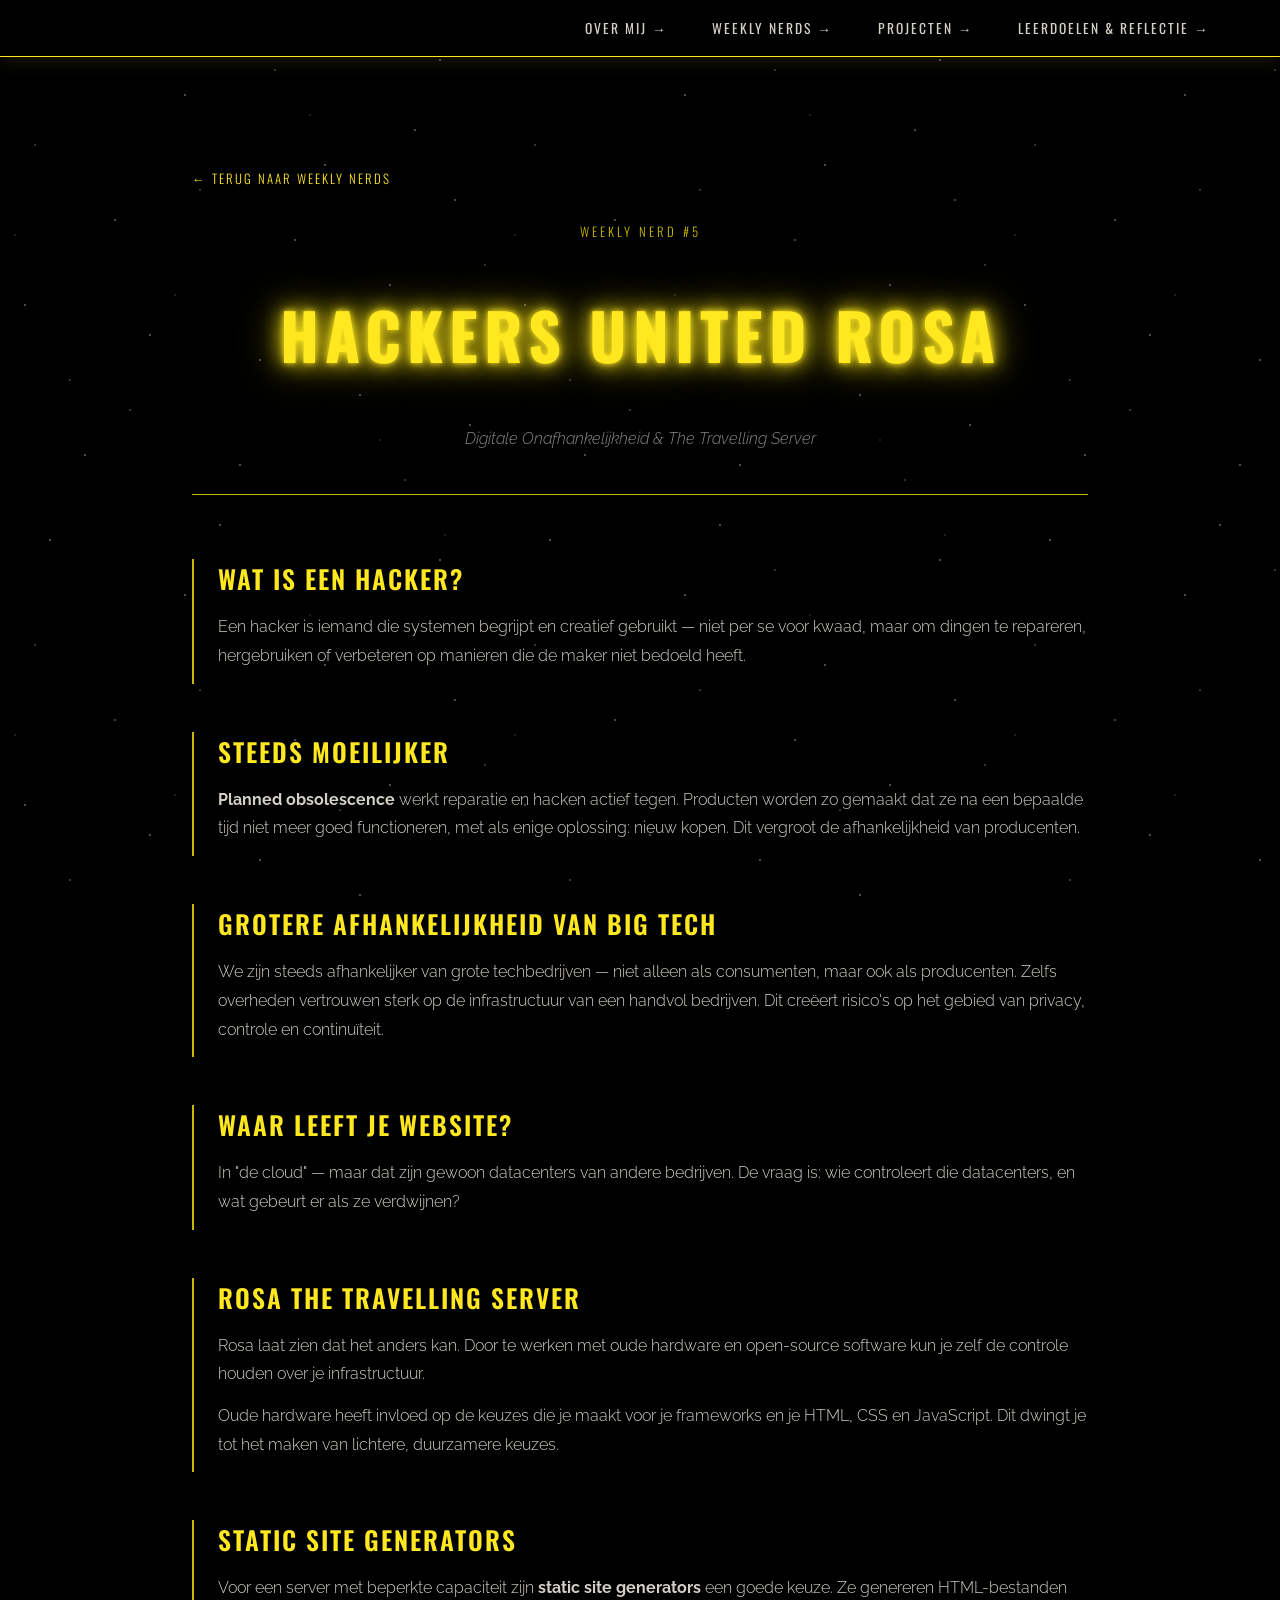
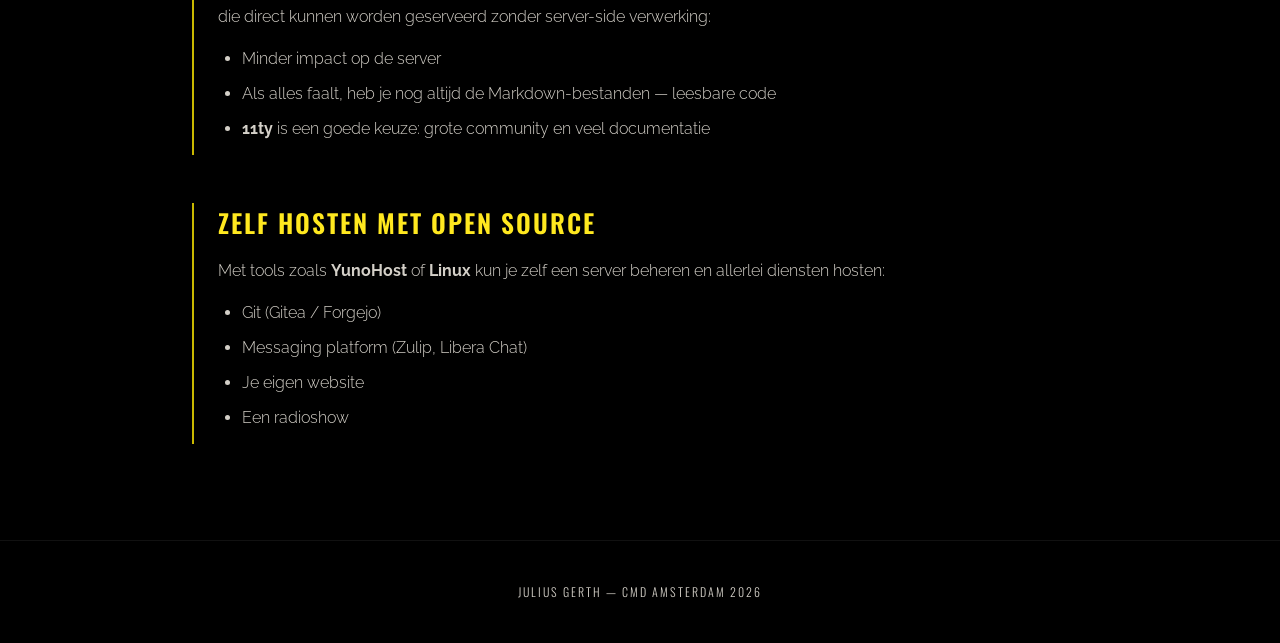
==== weekly-nerds/hackers-united-rosa.html @ b2d2560e "Add files via upload" ====
<!DOCTYPE html>
<html lang="nl">
<head>
    <meta charset="UTF-8">
    <meta name="viewport" content="width=device-width, initial-scale=1.0">
    <title>Weekly Nerd #5 — Hackers United Rosa</title>
    <link rel="stylesheet" href="../style.css">
    <link rel="stylesheet" href="nerd.css">
</head>
<body>

    <nav>
        <ul>
            <li><a href="../index.html#over-mij">Over mij →</a></li>
            <li><a href="../index.html#weekly-nerds">Weekly Nerds →</a></li>
            <li><a href="../index.html#projecten">Projecten →</a></li>
            <li><a href="../index.html#reflectie">Leerdoelen & Reflectie →</a></li>
        </ul>
    </nav>

    <main class="nerd-page">

        <a class="back-link" href="../index.html#weekly-nerds">← Terug naar Weekly Nerds</a>

        <header class="nerd-header">
            <p class="nerd-nummer">Weekly Nerd #5</p>
            <h1>Hackers United Rosa</h1>
            <p class="nerd-meta">Digitale Onafhankelijkheid & The Travelling Server</p>
        </header>

        <article class="nerd-content">

            <section>
                <h2>Wat is een hacker?</h2>
                <p>Een hacker is iemand die systemen begrijpt en creatief gebruikt — niet per se voor kwaad, maar om dingen te repareren, hergebruiken of verbeteren op manieren die de maker niet bedoeld heeft.</p>
            </section>

            <section>
                <h2>Steeds moeilijker</h2>
                <p><strong>Planned obsolescence</strong> werkt reparatie en hacken actief tegen. Producten worden zo gemaakt dat ze na een bepaalde tijd niet meer goed functioneren, met als enige oplossing: nieuw kopen. Dit vergroot de afhankelijkheid van producenten.</p>
            </section>

            <section>
                <h2>Grotere afhankelijkheid van Big Tech</h2>
                <p>We zijn steeds afhankelijker van grote techbedrijven — niet alleen als consumenten, maar ook als producenten. Zelfs overheden vertrouwen sterk op de infrastructuur van een handvol bedrijven. Dit creëert risico's op het gebied van privacy, controle en continuïteit.</p>
            </section>

            <section>
                <h2>Waar leeft je website?</h2>
                <p>In "de cloud" — maar dat zijn gewoon datacenters van andere bedrijven. De vraag is: wie controleert die datacenters, en wat gebeurt er als ze verdwijnen?</p>
            </section>

            <section>
                <h2>Rosa the Travelling Server</h2>
                <p>Rosa laat zien dat het anders kan. Door te werken met oude hardware en open-source software kun je zelf de controle houden over je infrastructuur.</p>
                <p>Oude hardware heeft invloed op de keuzes die je maakt voor je frameworks en je HTML, CSS en JavaScript. Dit dwingt je tot het maken van lichtere, duurzamere keuzes.</p>
            </section>

            <section>
                <h2>Static Site Generators</h2>
                <p>Voor een server met beperkte capaciteit zijn <strong>static site generators</strong> een goede keuze. Ze genereren HTML-bestanden die direct kunnen worden geserveerd zonder server-side verwerking:</p>
                <ul>
                    <li>Minder impact op de server</li>
                    <li>Als alles faalt, heb je nog altijd de Markdown-bestanden — leesbare code</li>
                    <li><strong>11ty</strong> is een goede keuze: grote community en veel documentatie</li>
                </ul>
            </section>

            <section>
                <h2>Zelf hosten met open source</h2>
                <p>Met tools zoals <strong>YunoHost</strong> of <strong>Linux</strong> kun je zelf een server beheren en allerlei diensten hosten:</p>
                <ul>
                    <li>Git (Gitea / Forgejo)</li>
                    <li>Messaging platform (Zulip, Libera Chat)</li>
                    <li>Je eigen website</li>
                    <li>Een radioshow</li>
                </ul>
            </section>

        </article>

    </main>

    <footer>
        <p>Julius Gerth — CMD Amsterdam 2026</p>
    </footer>

</body>
</html>
---- style.css ----
@import url('https://fonts.googleapis.com/css2?family=Oswald:wght@300;400;600;700&family=Raleway:ital,wght@0,300;0,400;1,300&display=swap');

:root {
    --yellow: #FFE81F;
    --yellow-dim: #c9b800;
    --bg: #000;
    --bg-panel: #0a0a12;
    --text: #d4d0c8;
    --text-bright: #ffffff;
    --glow-yellow: 0 0 6px #FFE81F, 0 0 20px #FFE81F, 0 0 40px #c9b800;
    --glow-yellow-soft: 0 0 4px #FFE81F88, 0 0 12px #FFE81F44;
    --border-radius: 3px;
}

/* ============================
   Reset & Base
   ============================ */

*, *::before, *::after {
    margin: 0;
    padding: 0;
    box-sizing: border-box;
}

html {
    scroll-behavior: smooth;
    scrollbar-color: var(--yellow-dim) #222;
}

body {
    width: 100dvw;
    min-height: 100vh;
    font-family: 'Raleway', Helvetica, sans-serif;
    font-weight: 300;
    background-color: var(--bg);
    color: var(--text);
    overflow-x: hidden;
}

body::before {
    content: '';
    position: fixed;
    inset: 0;
    z-index: -1;
    background-image:
        radial-gradient(1px 1px at 10% 8%,  #fff, transparent),
        radial-gradient(1px 1px at 23% 44%, #fff, transparent),
        radial-gradient(1px 1px at 37% 19%, #fff, transparent),
        radial-gradient(1px 1px at 52% 72%, #fff, transparent),
        radial-gradient(1px 1px at 65% 33%, #fff, transparent),
        radial-gradient(1px 1px at 78% 57%, #fff, transparent),
        radial-gradient(1px 1px at 88% 12%, #fff, transparent),
        radial-gradient(1px 1px at 94% 85%, #fff, transparent),
        radial-gradient(1px 1px at 5%  61%, #fff, transparent),
        radial-gradient(1px 1px at 17% 91%, #fff, transparent),
        radial-gradient(1px 1px at 44% 5%,  #fff, transparent),
        radial-gradient(1px 1px at 59% 48%, #fff, transparent),
        radial-gradient(1px 1px at 72% 79%, #fff, transparent),
        radial-gradient(1px 1px at 83% 26%, #fff, transparent),
        radial-gradient(1px 1px at 30% 67%, #fff, transparent),
        radial-gradient(1px 1px at 48% 93%, #fff, transparent),
        radial-gradient(1px 1px at 91% 40%, #fff, transparent),
        radial-gradient(1px 1px at 7%  29%, #fffa, transparent),
        radial-gradient(1px 1px at 55% 14%, #fffa, transparent),
        radial-gradient(1px 1px at 68% 62%, #fffa, transparent),
        radial-gradient(1px 1px at 14% 76%, #fffa, transparent),
        radial-gradient(1px 1px at 40% 38%, #fffa, transparent),
        radial-gradient(1px 1px at 97% 53%, #fffa, transparent),
        radial-gradient(1px 1px at 26% 82%, #fffa, transparent),
        radial-gradient(1px 1px at 81% 96%, #fffa, transparent),
        radial-gradient(1px 1px at 3%  47%, #fff6, transparent),
        radial-gradient(1px 1px at 35% 59%, #fff6, transparent),
        radial-gradient(1px 1px at 62% 23%, #fff6, transparent),
        radial-gradient(1px 1px at 76% 88%, #fff6, transparent),
        radial-gradient(1px 1px at 89% 7%,  #fff6, transparent);
    background-size: 500px 500px;
    background-repeat: repeat;
}

/* ============================
   Nav — mobile first
   ============================ */

nav {
    position: sticky;
    top: 0;
    z-index: 100;
    width: 100%;
    background: rgba(0, 0, 0, 0.92);
    border-bottom: 1px solid var(--yellow);
    box-shadow: 0 2px 20px #FFE81F22;
    backdrop-filter: blur(6px);
    padding: 0 1rem;
}

nav ul {
    list-style: none;
    display: flex;
    flex-direction: row;
    flex-wrap: wrap;
    justify-content: center;
    gap: 0;
    padding: 0.4rem 0;
    height: auto;
}

nav li a {
    display: block;
    padding: 0.4rem 0.7rem;
    font-family: 'Oswald', sans-serif;
    font-weight: 400;
    font-size: 0.72rem;
    letter-spacing: 1.5px;
    text-transform: uppercase;
    color: var(--text);
    text-decoration: none;
    transition: color 0.2s, background 0.2s;
    line-height: 1.4;
}

nav li a:hover {
    color: var(--yellow);
    background: rgba(255, 232, 31, 0.06);
    text-shadow: var(--glow-yellow-soft);
}

/* ============================
   Header — mobile first
   ============================ */

header {
    display: flex;
    flex-direction: column;
    align-items: center;
    justify-content: center;
    padding: 3rem 1.5rem 2.5rem;
    text-align: center;
    gap: 1.5rem;
}

header h1 {
    font-family: 'Oswald', sans-serif;
    font-weight: 700;
    font-size: clamp(1.2rem, 6vw, 6rem);
    letter-spacing: 4px;
    text-transform: uppercase;
    color: var(--yellow);
    text-shadow: var(--glow-yellow);
    line-height: 1.2;
}

header h2 {
    font-family: 'Oswald', sans-serif;
    font-weight: 300;
    font-size: clamp(1rem, 4vw, 2rem);
    letter-spacing: 6px;
    text-transform: uppercase;
    color: var(--text);
    text-shadow: none;
    margin: 0;
}

header img {
    height: 120px;
    object-fit: contain;
    filter: drop-shadow(0 0 12px #FFE81F66);
}

/* ============================
   Main & Dividers
   ============================ */

main {
    width: 100%;
}

hr {
    border: none;
    border-top: 1px solid var(--yellow-dim);
    box-shadow: var(--glow-yellow-soft);
    width: 85%;
    margin: 4rem auto;
}

/* ============================
   Typography
   ============================ */

h2 {
    font-family: 'Oswald', sans-serif;
    font-weight: 600;
    font-size: 2rem;
    letter-spacing: 3px;
    text-transform: uppercase;
    color: var(--yellow);
    text-shadow: var(--glow-yellow-soft);
    margin-bottom: 1rem;
}

h3 {
    font-family: 'Oswald', sans-serif;
    font-weight: 400;
    font-size: 1rem;
    letter-spacing: 1.5px;
    text-transform: uppercase;
    color: var(--text-bright);
    margin-bottom: 0.4rem;
}

p {
    font-weight: 300;
    line-height: 1.8;
    color: var(--text);
}

a {
    color: var(--yellow);
    text-decoration: none;
    transition: text-shadow 0.2s;
}

a:hover {
    text-shadow: var(--glow-yellow-soft);
    text-decoration: underline;
}

/* ============================
   Popover / Project preview
   ============================ */

.popover-trigger {
    cursor: pointer;
    transition: transform 0.2s, box-shadow 0.2s;
}

.popover-trigger:hover {
    transform: scale(1.04);
    box-shadow: 0 0 24px #FFE81F44;
}

.overlay {
    position: fixed;
    inset: 0;
    background: rgba(0, 0, 0, 0.72);
    z-index: 9998;
    display: none;
    backdrop-filter: blur(5px);
}

.popover {
    position: fixed;
    top: 50%;
    left: 50%;
    transform: translate(-50%, -50%);
    z-index: 9999;
    display: none;
    border-radius: var(--border-radius);
    overflow: hidden;
    box-shadow: 0 8px 60px rgba(0, 0, 0, 0.7), 0 0 0 1px var(--yellow-dim);
}

.popover iframe {
    width: 100%;
    height: 100%;
    border: none;
    display: block;
}

.repo-link {
    font-family: 'Oswald', sans-serif;
    font-size: 0.75rem;
    letter-spacing: 1.5px;
    text-transform: uppercase;
    color: var(--yellow);
    text-decoration: none;
    transition: text-shadow 0.2s;
}

.repo-link:hover {
    text-shadow: var(--glow-yellow-soft);
    text-decoration: underline;
}

.popover.desktop {
    width: 95dvw;
    height: 82dvh;
}

.popover.phone {
    width: 85dvw;
    height: 82dvh;
}

.close-btn {
    position: absolute;
    top: -2.2rem;
    right: 0;
    font-family: 'Oswald', sans-serif;
    font-size: 0.7rem;
    letter-spacing: 1.5px;
    text-transform: uppercase;
    background: crimson;
    color: white;
    border: none;
    padding: 5px 10px;
    border-radius: var(--border-radius);
    cursor: pointer;
    z-index: 10000;
    transition: background 0.2s;
}

.close-btn:hover {
    background: #8b0000;
}

.no-scroll {
    overflow: hidden;
}

/* ============================
   Over Mij — mobile first
   ============================ */

#over-mij {
    width: 90%;
    margin: 3rem auto;
    display: flex;
    flex-direction: column;
    gap: 1.5rem;
    scroll-margin-top: 80px;
}

#over-mij p {
    font-size: 1rem;
    width: 100%;
}

#over-mij a {
    display: inline-block;
    margin-top: 1rem;
    font-family: 'Oswald', sans-serif;
    font-size: 0.8rem;
    letter-spacing: 2px;
    text-transform: uppercase;
    color: var(--yellow);
    border: 1px solid var(--yellow-dim);
    padding: 0.5rem 1.2rem;
    transition: background 0.2s, box-shadow 0.2s;
}

#over-mij a:hover {
    background: rgba(255, 232, 31, 0.1);
    box-shadow: var(--glow-yellow-soft);
    text-decoration: none;
}

/* ============================
   Weekly Nerds — mobile first
   ============================ */

#weekly-nerds {
    width: 90%;
    margin: 0 auto;
    scroll-margin-top: 80px;
}

#weekly-nerds > p {
    margin-bottom: 2rem;
    font-size: 0.95rem;
}

.cards {
    list-style: none;
    display: grid;
    grid-template-columns: 1fr;
    gap: 1.2rem;
}

.card article {
    display: flex;
    flex-direction: column;
    gap: 0.4rem;
    border: 1px solid #ffffff11;
    border-top: 2px solid var(--yellow-dim);
    padding: 1rem;
    background: var(--bg-panel);
    transition: border-color 0.2s, box-shadow 0.2s;
}

.card article:hover {
    border-top-color: var(--yellow);
    box-shadow: 0 0 16px #FFE81F22;
}

.card article h3 {
    font-size: 0.85rem;
    letter-spacing: 1px;
}

.card article p {
    font-size: 0.8rem;
    color: #999;
}

.card article a {
    font-family: 'Oswald', sans-serif;
    font-size: 0.75rem;
    letter-spacing: 1.5px;
    text-transform: uppercase;
    margin-top: 0.4rem;
}

/* ============================
   Projecten — mobile first
   ============================ */

#projecten {
    width: 90%;
    margin: 0 auto;
    scroll-margin-top: 80px;
}

#projecten > p {
    margin-bottom: 2rem;
    font-size: 0.95rem;
}

.project-grid {
    list-style: none;
    display: flex;
    flex-direction: column;
    gap: 2rem;
}

.project-card {
    display: flex;
    flex-direction: column;
    align-items: flex-start;
    gap: 0.8rem;
}

.project-card img {
    width: 100%;
    aspect-ratio: 16 / 9;
    object-fit: cover;
    border-radius: var(--border-radius);
    border: 1px solid #333;
    transition: border-color 0.2s, box-shadow 0.2s;
}

.project-card img:hover {
    border-color: var(--yellow);
    box-shadow: 0 0 20px #FFE81F33;
}

.project-card h3 {
    font-size: 0.8rem;
    text-align: center;
    color: var(--text);
    letter-spacing: 1.5px;
}

/* ============================
   Reflectie — mobile first
   ============================ */

#reflectie {
    width: 90%;
    margin: 3rem auto 5rem;
    scroll-margin-top: 80px;
}

#reflectie h2 {
    margin-bottom: 2rem;
}

#reflectie > section {
    border-left: 2px solid var(--yellow-dim);
    padding: 0.5rem 0 0.5rem 1.2rem;
    margin-bottom: 2rem;
}

#reflectie > section h3 {
    font-size: 1.1rem;
    margin-bottom: 0.5rem;
}

#reflectie > hr {
    width: 100%;
    margin: 2.5rem 0;
}

#reflectie > h3 {
    font-size: 1.2rem;
    margin-top: 1.5rem;
    margin-bottom: 0.5rem;
}

/* ============================
   Footer
   ============================ */

footer {
    text-align: center;
    padding: 2.5rem 1.5rem;
    border-top: 1px solid #111;
    color: #555;
    font-family: 'Oswald', sans-serif;
    font-size: 0.75rem;
    letter-spacing: 2px;
    text-transform: uppercase;
}

/* ============================
   Tablet — min-width: 600px
   ============================ */

@media (min-width: 600px) {
    .cards {
        grid-template-columns: 1fr 1fr;
    }

    .project-grid {
        flex-direction: row;
        flex-wrap: wrap;
        justify-content: center;
    }

    .project-card {
        align-items: center;
        width: calc(50% - 1rem);
    }

    .project-card img {
        width: 100%;
        aspect-ratio: 16 / 9;
    }
}

/* ============================
   Desktop — min-width: 900px
   ============================ */

@media (min-width: 900px) {
    nav {
        padding: 0 3rem;
    }

    nav ul {
        justify-content: flex-end;
        height: 3.5rem;
        padding: 0;
        flex-wrap: nowrap;
    }

    nav li a {
        padding: 0 1.4rem;
        height: 3.5rem;
        line-height: 3.5rem;
        font-size: 0.85rem;
        letter-spacing: 2px;
    }

    header {
        padding: 8rem 2rem 5rem;
        gap: 2.5rem;
    }

    header img {
        height: 180px;
    }

    hr {
        width: 70%;
        margin: 6rem auto;
    }

    h2 {
        font-size: 2.8rem;
        letter-spacing: 4px;
    }

    #over-mij {
        width: 70%;
        flex-direction: row;
        align-items: flex-start;
        gap: 5%;
        margin: 4rem auto;
    }

    #over-mij p {
        font-size: 1.15rem;
        flex: 1;
    }

    #weekly-nerds {
        width: 70%;
    }

    .cards {
        grid-template-columns: repeat(3, 1fr);
        column-gap: 1.5rem;
        row-gap: 3rem;
    }

    #projecten {
        width: 70%;
    }

    .project-card {
        width: auto;
    }

    .project-card img {
        width: auto;
        height: 18dvw;
        aspect-ratio: 1 / 1;
    }

    #reflectie {
        width: 70%;
        margin: 4rem auto 6rem;
    }

    .popover.desktop {
        width: 75dvw;
        height: auto;
        aspect-ratio: 16 / 9;
    }

    .popover.phone {
        width: min(380px, 85dvw);
        height: auto;
        aspect-ratio: 9 / 16;
    }

    .close-btn {
        top: -2.4rem;
        font-size: 0.75rem;
        padding: 6px 14px;
    }
}
---- weekly-nerds/nerd.css ----
.back-link {
    display: inline-block;
    margin: 7rem 0 0 15%;
    font-family: 'Oswald', sans-serif;
    font-size: 0.8rem;
    letter-spacing: 2px;
    text-transform: uppercase;
    color: var(--yellow);
    text-decoration: none;
    transition: text-shadow 0.2s;
}

.back-link:hover {
    text-shadow: var(--glow-yellow-soft);
    text-decoration: none;
}

.nerd-page {
    padding-bottom: 6rem;
}

.nerd-header {
    width: 70%;
    margin: 2rem auto 4rem;
    padding: 0;
    text-align: left;
    border-bottom: 1px solid var(--yellow-dim);
    padding-bottom: 2.5rem;
}

.nerd-nummer {
    font-family: 'Oswald', sans-serif;
    font-size: 0.8rem;
    letter-spacing: 3px;
    text-transform: uppercase;
    color: var(--yellow-dim);
    margin-bottom: 0.8rem;
}

.nerd-header h1 {
    font-family: 'Oswald', sans-serif;
    font-weight: 700;
    font-size: clamp(2rem, 5vw, 4rem);
    letter-spacing: 6px;
    text-transform: uppercase;
    color: var(--yellow);
    text-shadow: var(--glow-yellow);
    line-height: 1.2;
    margin-bottom: 0.8rem;
}

.nerd-meta {
    font-size: 1rem;
    color: #888;
    font-style: italic;
}

.nerd-content {
    width: 70%;
    margin: 0 auto;
    display: flex;
    flex-direction: column;
    gap: 3rem;
}

.nerd-content section {
    border-left: 2px solid var(--yellow-dim);
    padding-left: 1.5rem;
}

.nerd-content h2 {
    font-size: 1.6rem;
    letter-spacing: 2px;
    margin-bottom: 1rem;
    text-shadow: none;
}

.nerd-content h3 {
    font-size: 1rem;
    color: var(--yellow-dim);
    margin: 1.5rem 0 0.5rem;
}

.nerd-content p {
    margin-bottom: 0.8rem;
}

.nerd-content ul,
.nerd-content ol {
    padding-left: 1.5rem;
    display: flex;
    flex-direction: column;
    gap: 0.5rem;
    margin-bottom: 0.8rem;
}

.nerd-content li {
    color: var(--text);
    line-height: 1.7;
    font-weight: 300;
}

.nerd-content pre {
    background: #0d0d0d;
    border: 1px solid #333;
    border-left: 2px solid var(--yellow-dim);
    padding: 1.2rem 1.5rem;
    border-radius: var(--border-radius);
    overflow-x: auto;
    margin: 1rem 0;
}

.nerd-content code {
    font-family: 'Courier New', monospace;
    font-size: 0.85rem;
    color: var(--yellow);
    line-height: 1.6;
}

.nerd-content p code {
    background: #0d0d0d;
    padding: 0.1em 0.4em;
    border-radius: 2px;
    font-size: 0.85em;
    color: var(--yellow);
}

@media (max-width: 768px) {
    .back-link {
        margin-left: 5%;
    }

    .nerd-header,
    .nerd-content {
        width: 90%;
    }
}
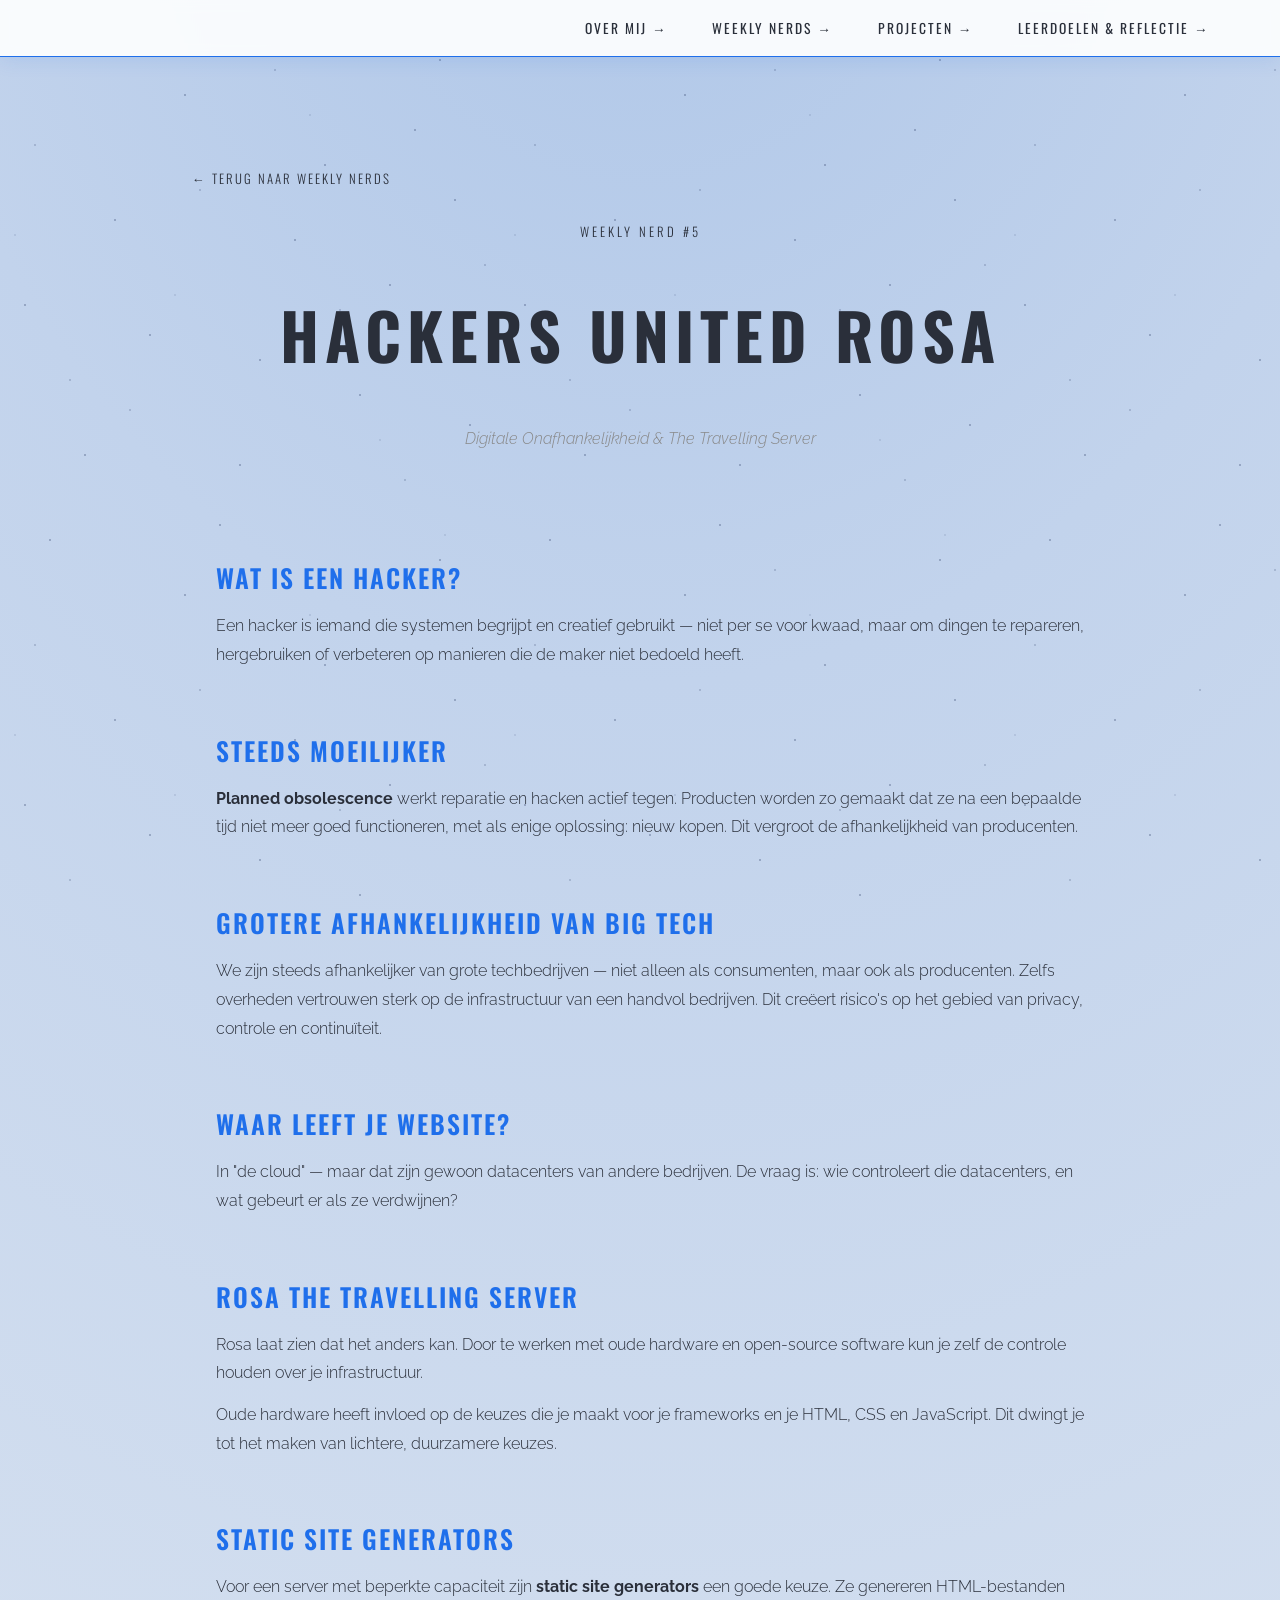
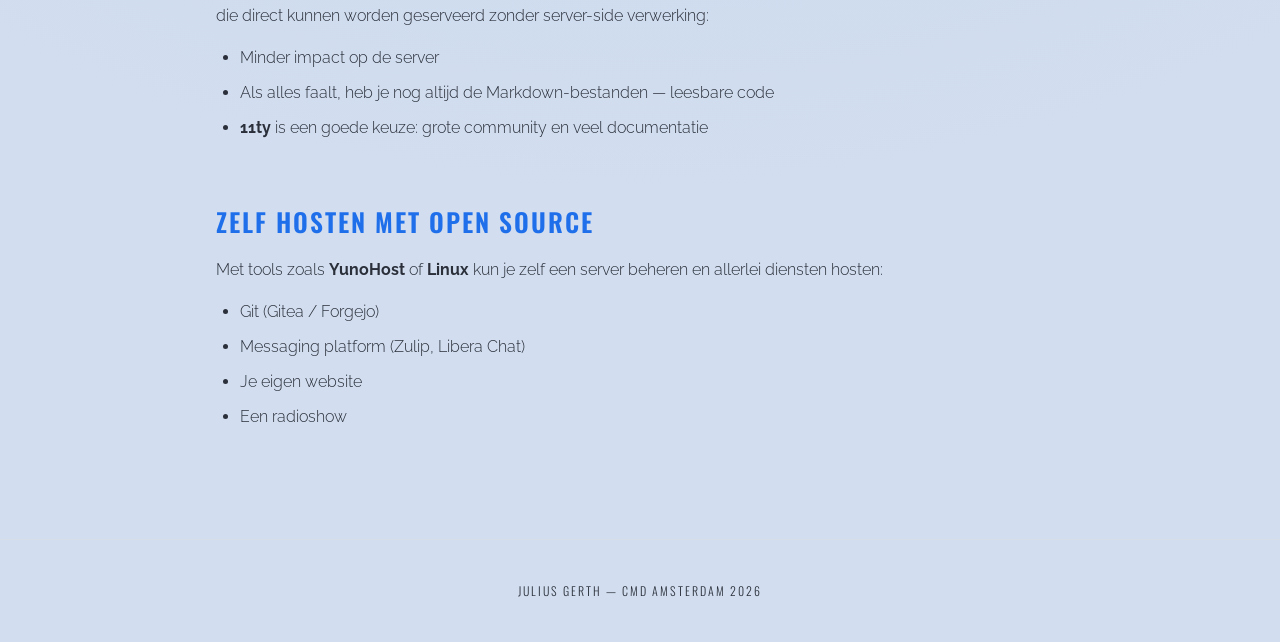
==== commit b2a0a889: "favicon added" ====
--- a/weekly-nerds/hackers-united-rosa.html
+++ b/weekly-nerds/hackers-united-rosa.html
@@ -4,6 +4,7 @@
     <meta charset="UTF-8">
     <meta name="viewport" content="width=device-width, initial-scale=1.0">
     <title>Weekly Nerd #5 — Hackers United Rosa</title>
+    <link rel="icon" type="image/svg+xml" href="../images/rugby-football-svgrepo-com.svg">
     <link rel="stylesheet" href="../style.css">
     <link rel="stylesheet" href="nerd.css">
 </head>
--- a/style.css
+++ b/style.css
@@ -1,22 +1,77 @@
 @import url('https://fonts.googleapis.com/css2?family=Oswald:wght@300;400;600;700&family=Raleway:ital,wght@0,300;0,400;1,300&display=swap');
 
+/* ============================
+   Themes
+   ----------------------------
+   Two Star Wars themes, following the system color-scheme setting:
+   - Dark Side  (default / dark mode): yellow crawl on black space
+   - Light Side (light mode): blue lightsaber on a daylit Jedi sky
+   ============================ */
+
 :root {
-    --yellow: #FFE81F;
-    --yellow-dim: #c9b800;
+    --accent: #FFE81F;
+    --accent-dim: #c9b800;
     --bg: #000;
     --bg-panel: #0a0a12;
+    --bg-panel-hover: #0f0f1a;
     --text: #d4d0c8;
+    --text-muted: #999;
     --text-bright: #ffffff;
-    --glow-yellow: 0 0 6px #FFE81F, 0 0 20px #FFE81F, 0 0 40px #c9b800;
-    --glow-yellow-soft: 0 0 4px #FFE81F88, 0 0 12px #FFE81F44;
+    --panel-border: #ffffff11;
+    --panel-border-soft: #ffffff0d;
+    --panel-border-strong: #333;
+    --nav-bg: rgba(0, 0, 0, 0.92);
+    --overlay-bg: rgba(0, 0, 0, 0.72);
+    --footer-border: #111;
+    --footer-text: #555;
+    --scrollbar-track: #222;
+    --glow: 0 0 6px var(--accent), 0 0 20px var(--accent), 0 0 40px var(--accent-dim);
+    --glow-soft: 0 0 4px color-mix(in srgb, var(--accent) 53%, transparent),
+                 0 0 12px color-mix(in srgb, var(--accent) 27%, transparent);
+    --star-display: block;
+    --star-bright: #fff;
+    --star-mid: #fffa;
+    --star-dim: #fff6;
+    --page-gradient: none;
     --border-radius: 3px;
+}
+
+@media (prefers-color-scheme: light) {
+    :root {
+        --accent: #1f6feb;
+        --accent-dim: #1856b8;
+        --bg: #e9eef6;
+        --bg-panel: #ffffff;
+        --bg-panel-hover: #f3f7ff;
+        --text: #2a2f3a;
+        --text-muted: #6b7280;
+        --text-bright: #0b1220;
+        --panel-border: #00000014;
+        --panel-border-soft: #0000000d;
+        --panel-border-strong: #cdd5e0;
+        --nav-bg: rgba(255, 255, 255, 0.9);
+        --overlay-bg: rgba(20, 30, 50, 0.45);
+        --footer-border: #d7dee8;
+        --footer-text: #8a93a3;
+        --scrollbar-track: #d7dee8;
+        --glow: 0 0 6px #4a9eff, 0 0 18px color-mix(in srgb, var(--accent) 53%, transparent);
+        --glow-soft: 0 0 4px color-mix(in srgb, var(--accent) 33%, transparent),
+                     0 0 10px color-mix(in srgb, var(--accent) 20%, transparent);
+        /* Zelfde sterrenveld als dark mode, maar donkerblauwe sterren
+           op een diepere blauwe hemel zodat de ruimtesfeer terugkomt. */
+        --star-display: block;
+        --star-bright: #2a3a63;
+        --star-mid: #2a3a63aa;
+        --star-dim: #2a3a6360;
+        --page-gradient: radial-gradient(130% 90% at 50% -10%, #aec6e8 0%, #c2d3ec 45%, #d2deef 100%);
+    }
 }
 
 /* ============================
    Reset & Base
    ============================ */
 
-*, *::before, *::after {
+* {
     margin: 0;
     padding: 0;
     box-sizing: border-box;
@@ -24,7 +79,7 @@
 
 html {
     scroll-behavior: smooth;
-    scrollbar-color: var(--yellow-dim) #222;
+    scrollbar-color: var(--accent-dim) var(--scrollbar-track);
 }
 
 body {
@@ -33,8 +88,10 @@
     font-family: 'Raleway', Helvetica, sans-serif;
     font-weight: 300;
     background-color: var(--bg);
+    background-image: var(--page-gradient);
     color: var(--text);
     overflow-x: hidden;
+    transition: background-color 0.4s, color 0.4s;
 }
 
 body::before {
@@ -42,53 +99,53 @@
     position: fixed;
     inset: 0;
     z-index: -1;
+    display: var(--star-display);
     background-image:
-        radial-gradient(1px 1px at 10% 8%,  #fff, transparent),
-        radial-gradient(1px 1px at 23% 44%, #fff, transparent),
-        radial-gradient(1px 1px at 37% 19%, #fff, transparent),
-        radial-gradient(1px 1px at 52% 72%, #fff, transparent),
-        radial-gradient(1px 1px at 65% 33%, #fff, transparent),
-        radial-gradient(1px 1px at 78% 57%, #fff, transparent),
-        radial-gradient(1px 1px at 88% 12%, #fff, transparent),
-        radial-gradient(1px 1px at 94% 85%, #fff, transparent),
-        radial-gradient(1px 1px at 5%  61%, #fff, transparent),
-        radial-gradient(1px 1px at 17% 91%, #fff, transparent),
-        radial-gradient(1px 1px at 44% 5%,  #fff, transparent),
-        radial-gradient(1px 1px at 59% 48%, #fff, transparent),
-        radial-gradient(1px 1px at 72% 79%, #fff, transparent),
-        radial-gradient(1px 1px at 83% 26%, #fff, transparent),
-        radial-gradient(1px 1px at 30% 67%, #fff, transparent),
-        radial-gradient(1px 1px at 48% 93%, #fff, transparent),
-        radial-gradient(1px 1px at 91% 40%, #fff, transparent),
-        radial-gradient(1px 1px at 7%  29%, #fffa, transparent),
-        radial-gradient(1px 1px at 55% 14%, #fffa, transparent),
-        radial-gradient(1px 1px at 68% 62%, #fffa, transparent),
-        radial-gradient(1px 1px at 14% 76%, #fffa, transparent),
-        radial-gradient(1px 1px at 40% 38%, #fffa, transparent),
-        radial-gradient(1px 1px at 97% 53%, #fffa, transparent),
-        radial-gradient(1px 1px at 26% 82%, #fffa, transparent),
-        radial-gradient(1px 1px at 81% 96%, #fffa, transparent),
-        radial-gradient(1px 1px at 3%  47%, #fff6, transparent),
-        radial-gradient(1px 1px at 35% 59%, #fff6, transparent),
-        radial-gradient(1px 1px at 62% 23%, #fff6, transparent),
-        radial-gradient(1px 1px at 76% 88%, #fff6, transparent),
-        radial-gradient(1px 1px at 89% 7%,  #fff6, transparent);
+        radial-gradient(1px 1px at 10% 8%,  var(--star-bright), transparent),
+        radial-gradient(1px 1px at 23% 44%, var(--star-bright), transparent),
+        radial-gradient(1px 1px at 37% 19%, var(--star-bright), transparent),
+        radial-gradient(1px 1px at 52% 72%, var(--star-bright), transparent),
+        radial-gradient(1px 1px at 65% 33%, var(--star-bright), transparent),
+        radial-gradient(1px 1px at 78% 57%, var(--star-bright), transparent),
+        radial-gradient(1px 1px at 88% 12%, var(--star-bright), transparent),
+        radial-gradient(1px 1px at 94% 85%, var(--star-bright), transparent),
+        radial-gradient(1px 1px at 5%  61%, var(--star-bright), transparent),
+        radial-gradient(1px 1px at 17% 91%, var(--star-bright), transparent),
+        radial-gradient(1px 1px at 44% 5%,  var(--star-bright), transparent),
+        radial-gradient(1px 1px at 59% 48%, var(--star-bright), transparent),
+        radial-gradient(1px 1px at 72% 79%, var(--star-bright), transparent),
+        radial-gradient(1px 1px at 83% 26%, var(--star-bright), transparent),
+        radial-gradient(1px 1px at 30% 67%, var(--star-bright), transparent),
+        radial-gradient(1px 1px at 48% 93%, var(--star-bright), transparent),
+        radial-gradient(1px 1px at 91% 40%, var(--star-bright), transparent),
+        radial-gradient(1px 1px at 7%  29%, var(--star-mid), transparent),
+        radial-gradient(1px 1px at 55% 14%, var(--star-mid), transparent),
+        radial-gradient(1px 1px at 68% 62%, var(--star-mid), transparent),
+        radial-gradient(1px 1px at 14% 76%, var(--star-mid), transparent),
+        radial-gradient(1px 1px at 40% 38%, var(--star-mid), transparent),
+        radial-gradient(1px 1px at 97% 53%, var(--star-mid), transparent),
+        radial-gradient(1px 1px at 26% 82%, var(--star-mid), transparent),
+        radial-gradient(1px 1px at 81% 96%, var(--star-mid), transparent),
+        radial-gradient(1px 1px at 3%  47%, var(--star-dim), transparent),
+        radial-gradient(1px 1px at 35% 59%, var(--star-dim), transparent),
+        radial-gradient(1px 1px at 62% 23%, var(--star-dim), transparent),
+        radial-gradient(1px 1px at 76% 88%, var(--star-dim), transparent),
+        radial-gradient(1px 1px at 89% 7%,  var(--star-dim), transparent);
     background-size: 500px 500px;
     background-repeat: repeat;
 }
 
 /* ============================
-   Nav — mobile first
-   ============================ */
+   Nav   ============================ */
 
 nav {
     position: sticky;
     top: 0;
     z-index: 100;
     width: 100%;
-    background: rgba(0, 0, 0, 0.92);
-    border-bottom: 1px solid var(--yellow);
-    box-shadow: 0 2px 20px #FFE81F22;
+    background: var(--nav-bg);
+    border-bottom: 1px solid var(--accent);
+    box-shadow: 0 2px 20px color-mix(in srgb, var(--accent) 13%, transparent);
     backdrop-filter: blur(6px);
     padding: 0 1rem;
 }
@@ -98,6 +155,7 @@
     display: flex;
     flex-direction: row;
     flex-wrap: wrap;
+    align-items: center;
     justify-content: center;
     gap: 0;
     padding: 0.4rem 0;
@@ -119,14 +177,13 @@
 }
 
 nav li a:hover {
-    color: var(--yellow);
-    background: rgba(255, 232, 31, 0.06);
-    text-shadow: var(--glow-yellow-soft);
-}
-
-/* ============================
-   Header — mobile first
-   ============================ */
+    color: var(--accent);
+    background: color-mix(in srgb, var(--accent) 6%, transparent);
+    text-shadow: var(--glow-soft);
+}
+
+/* ============================
+   Header   ============================ */
 
 header {
     display: flex;
@@ -144,8 +201,8 @@
     font-size: clamp(1.2rem, 6vw, 6rem);
     letter-spacing: 4px;
     text-transform: uppercase;
-    color: var(--yellow);
-    text-shadow: var(--glow-yellow);
+    color: var(--accent);
+    text-shadow: var(--glow);
     line-height: 1.2;
 }
 
@@ -163,7 +220,7 @@
 header img {
     height: 120px;
     object-fit: contain;
-    filter: drop-shadow(0 0 12px #FFE81F66);
+    filter: drop-shadow(0 0 12px color-mix(in srgb, var(--accent) 40%, transparent));
 }
 
 /* ============================
@@ -176,8 +233,8 @@
 
 hr {
     border: none;
-    border-top: 1px solid var(--yellow-dim);
-    box-shadow: var(--glow-yellow-soft);
+    border-top: 1px solid var(--accent-dim);
+    box-shadow: var(--glow-soft);
     width: 85%;
     margin: 4rem auto;
 }
@@ -192,8 +249,8 @@
     font-size: 2rem;
     letter-spacing: 3px;
     text-transform: uppercase;
-    color: var(--yellow);
-    text-shadow: var(--glow-yellow-soft);
+    color: var(--accent);
+    text-shadow: var(--glow-soft);
     margin-bottom: 1rem;
 }
 
@@ -214,13 +271,13 @@
 }
 
 a {
-    color: var(--yellow);
+    color: var(--accent);
     text-decoration: none;
     transition: text-shadow 0.2s;
 }
 
 a:hover {
-    text-shadow: var(--glow-yellow-soft);
+    text-shadow: var(--glow-soft);
     text-decoration: underline;
 }
 
@@ -235,13 +292,13 @@
 
 .popover-trigger:hover {
     transform: scale(1.04);
-    box-shadow: 0 0 24px #FFE81F44;
+    box-shadow: 0 0 24px color-mix(in srgb, var(--accent) 27%, transparent);
 }
 
 .overlay {
     position: fixed;
     inset: 0;
-    background: rgba(0, 0, 0, 0.72);
+    background: var(--overlay-bg);
     z-index: 9998;
     display: none;
     backdrop-filter: blur(5px);
@@ -256,7 +313,7 @@
     display: none;
     border-radius: var(--border-radius);
     overflow: hidden;
-    box-shadow: 0 8px 60px rgba(0, 0, 0, 0.7), 0 0 0 1px var(--yellow-dim);
+    box-shadow: 0 8px 60px rgba(0, 0, 0, 0.7), 0 0 0 1px var(--accent-dim);
 }
 
 .popover iframe {
@@ -271,14 +328,22 @@
     font-size: 0.75rem;
     letter-spacing: 1.5px;
     text-transform: uppercase;
-    color: var(--yellow);
+    color: var(--accent);
     text-decoration: none;
     transition: text-shadow 0.2s;
 }
 
 .repo-link:hover {
-    text-shadow: var(--glow-yellow-soft);
+    text-shadow: var(--glow-soft);
     text-decoration: underline;
+}
+
+.reflectie {
+    font-size: 0.8rem;
+    color: var(--text);
+    opacity: 0.65;
+    margin: 0;
+    line-height: 1.5;
 }
 
 .popover.desktop {
@@ -318,8 +383,7 @@
 }
 
 /* ============================
-   Over Mij — mobile first
-   ============================ */
+   Over Mij   ============================ */
 
 #over-mij {
     width: 90%;
@@ -342,21 +406,20 @@
     font-size: 0.8rem;
     letter-spacing: 2px;
     text-transform: uppercase;
-    color: var(--yellow);
-    border: 1px solid var(--yellow-dim);
+    color: var(--accent);
+    border: 1px solid var(--accent-dim);
     padding: 0.5rem 1.2rem;
     transition: background 0.2s, box-shadow 0.2s;
 }
 
 #over-mij a:hover {
-    background: rgba(255, 232, 31, 0.1);
-    box-shadow: var(--glow-yellow-soft);
+    background: color-mix(in srgb, var(--accent) 10%, transparent);
+    box-shadow: var(--glow-soft);
     text-decoration: none;
 }
 
 /* ============================
-   Weekly Nerds — mobile first
-   ============================ */
+   Weekly Nerds   ============================ */
 
 #weekly-nerds {
     width: 90%;
@@ -376,20 +439,25 @@
     gap: 1.2rem;
 }
 
+.card {
+    display: flex;
+}
+
 .card article {
     display: flex;
     flex-direction: column;
     gap: 0.4rem;
-    border: 1px solid #ffffff11;
-    border-top: 2px solid var(--yellow-dim);
+    flex: 1;
+    border: 1px solid var(--panel-border);
+    border-top: 2px solid var(--accent-dim);
     padding: 1rem;
     background: var(--bg-panel);
     transition: border-color 0.2s, box-shadow 0.2s;
 }
 
 .card article:hover {
-    border-top-color: var(--yellow);
-    box-shadow: 0 0 16px #FFE81F22;
+    border-top-color: var(--accent);
+    box-shadow: 0 0 16px color-mix(in srgb, var(--accent) 13%, transparent);
 }
 
 .card article h3 {
@@ -399,7 +467,7 @@
 
 .card article p {
     font-size: 0.8rem;
-    color: #999;
+    color: var(--text-muted);
 }
 
 .card article a {
@@ -407,12 +475,12 @@
     font-size: 0.75rem;
     letter-spacing: 1.5px;
     text-transform: uppercase;
-    margin-top: 0.4rem;
-}
-
-/* ============================
-   Projecten — mobile first
-   ============================ */
+    margin-top: auto;
+    padding-top: 0.4rem;
+}
+
+/* ============================
+   Projecten   ============================ */
 
 #projecten {
     width: 90%;
@@ -444,13 +512,13 @@
     aspect-ratio: 16 / 9;
     object-fit: cover;
     border-radius: var(--border-radius);
-    border: 1px solid #333;
+    border: 1px solid var(--panel-border-strong);
     transition: border-color 0.2s, box-shadow 0.2s;
 }
 
 .project-card img:hover {
-    border-color: var(--yellow);
-    box-shadow: 0 0 20px #FFE81F33;
+    border-color: var(--accent);
+    box-shadow: 0 0 20px color-mix(in srgb, var(--accent) 20%, transparent);
 }
 
 .project-card h3 {
@@ -461,8 +529,53 @@
 }
 
 /* ============================
-   Reflectie — mobile first
-   ============================ */
+   Leerdoelen   ============================ */
+
+#leerdoelen {
+    width: 90%;
+    margin: 3rem auto;
+    scroll-margin-top: 80px;
+}
+
+#leerdoelen h2 {
+    margin-bottom: 2rem;
+}
+
+#leerdoelen > section {
+    display: flex;
+    flex-direction: column;
+    gap: 0.6rem;
+    background: var(--bg-panel);
+    border: 1px solid var(--panel-border-soft);
+    border-top: 3px solid var(--accent-dim);
+    padding: 1.4rem 1.4rem 1.4rem 1.8rem;
+    margin-bottom: 1.2rem;
+    cursor: default;
+    transition: border-top-color 0.2s, box-shadow 0.2s, background 0.2s, transform 0.2s;
+}
+
+#leerdoelen > section:hover {
+    border-top-color: var(--accent);
+    background: var(--bg-panel-hover);
+    box-shadow: 0 0 32px color-mix(in srgb, var(--accent) 16%, transparent),
+                inset 0 0 40px color-mix(in srgb, var(--accent) 3%, transparent);
+    transform: translateX(6px);
+}
+
+#leerdoelen > section h3 {
+    font-size: 0.95rem;
+    color: var(--accent);
+    letter-spacing: 2px;
+}
+
+#leerdoelen > section p {
+    font-size: 0.9rem;
+    line-height: 1.9;
+    color: var(--text);
+}
+
+/* ============================
+   Reflectie   ============================ */
 
 #reflectie {
     width: 90%;
@@ -475,7 +588,7 @@
 }
 
 #reflectie > section {
-    border-left: 2px solid var(--yellow-dim);
+    border-left: 2px solid var(--accent-dim);
     padding: 0.5rem 0 0.5rem 1.2rem;
     margin-bottom: 2rem;
 }
@@ -497,14 +610,74 @@
 }
 
 /* ============================
+   Reflectie Meesterproef & Leerdoelen
+   ============================ */
+
+#meesterproef {
+    width: 90%;
+    margin: 3rem auto 5rem;
+    scroll-margin-top: 80px;
+}
+
+#meesterproef h2 {
+    margin-bottom: 2rem;
+}
+
+#meesterproef > h3 {
+    font-size: 1.2rem;
+    margin-top: 2rem;
+    margin-bottom: 0.5rem;
+}
+
+#meesterproef > p {
+    font-size: 0.95rem;
+    line-height: 1.9;
+    margin-bottom: 1rem;
+}
+
+#meesterproef > section {
+    display: flex;
+    flex-direction: column;
+    gap: 0.6rem;
+    background: var(--bg-panel);
+    border: 1px solid var(--panel-border-soft);
+    border-top: 2px solid var(--accent-dim);
+    border-radius: var(--border-radius);
+    padding: 1.2rem 1.5rem;
+    margin-bottom: 1.2rem;
+    transition: border-color 0.2s, background 0.2s, box-shadow 0.2s,
+                transform 0.2s;
+}
+
+#meesterproef > section:hover {
+    border-top-color: var(--accent);
+    background: var(--bg-panel-hover);
+    box-shadow: 0 0 32px color-mix(in srgb, var(--accent) 16%, transparent),
+                inset 0 0 40px color-mix(in srgb, var(--accent) 3%, transparent);
+    transform: translateX(6px);
+}
+
+#meesterproef > section h3 {
+    font-size: 0.95rem;
+    color: var(--accent);
+    letter-spacing: 2px;
+}
+
+#meesterproef > section p {
+    font-size: 0.9rem;
+    line-height: 1.9;
+    color: var(--text);
+}
+
+/* ============================
    Footer
    ============================ */
 
 footer {
     text-align: center;
     padding: 2.5rem 1.5rem;
-    border-top: 1px solid #111;
-    color: #555;
+    border-top: 1px solid var(--footer-border);
+    color: var(--footer-text);
     font-family: 'Oswald', sans-serif;
     font-size: 0.75rem;
     letter-spacing: 2px;
@@ -608,16 +781,25 @@
     }
 
     .project-card {
-        width: auto;
+        width: 18dvw;
     }
 
     .project-card img {
-        width: auto;
+        width: 100%;
         height: 18dvw;
         aspect-ratio: 1 / 1;
     }
 
+    #leerdoelen {
+        width: 70%;
+    }
+
     #reflectie {
+        width: 70%;
+        margin: 4rem auto 6rem;
+    }
+
+    #meesterproef {
         width: 70%;
         margin: 4rem auto 6rem;
     }
--- a/weekly-nerds/nerd.css
+++ b/weekly-nerds/nerd.css
@@ -125,6 +125,25 @@
     color: var(--yellow);
 }
 
+.nerd-figure {
+    margin: 1.5rem 0;
+}
+
+.nerd-figure img {
+    width: 100%;
+    height: auto;
+    display: block;
+    border: 1px solid #333;
+    border-radius: var(--border-radius);
+}
+
+.nerd-figure figcaption {
+    margin-top: 0.6rem;
+    font-size: 0.85rem;
+    font-style: italic;
+    color: #888;
+}
+
 @media (max-width: 768px) {
     .back-link {
         margin-left: 5%;
